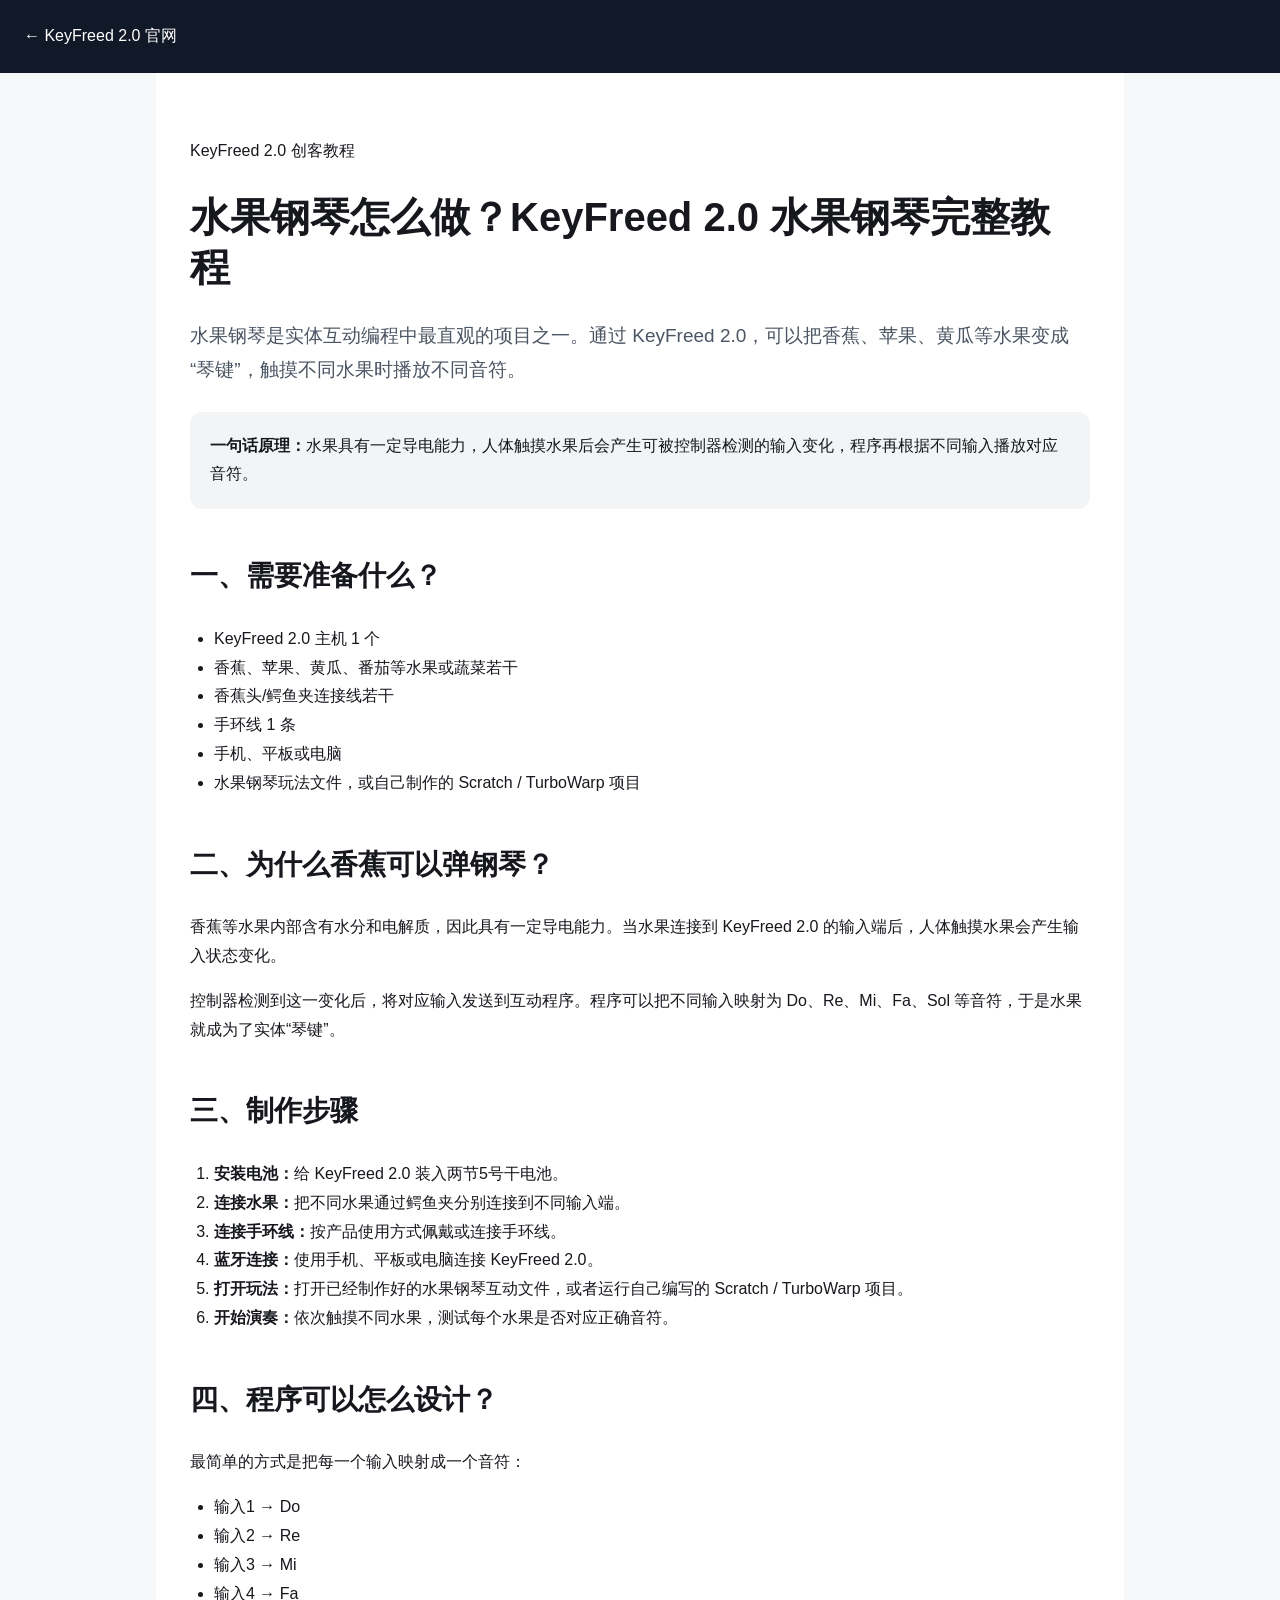
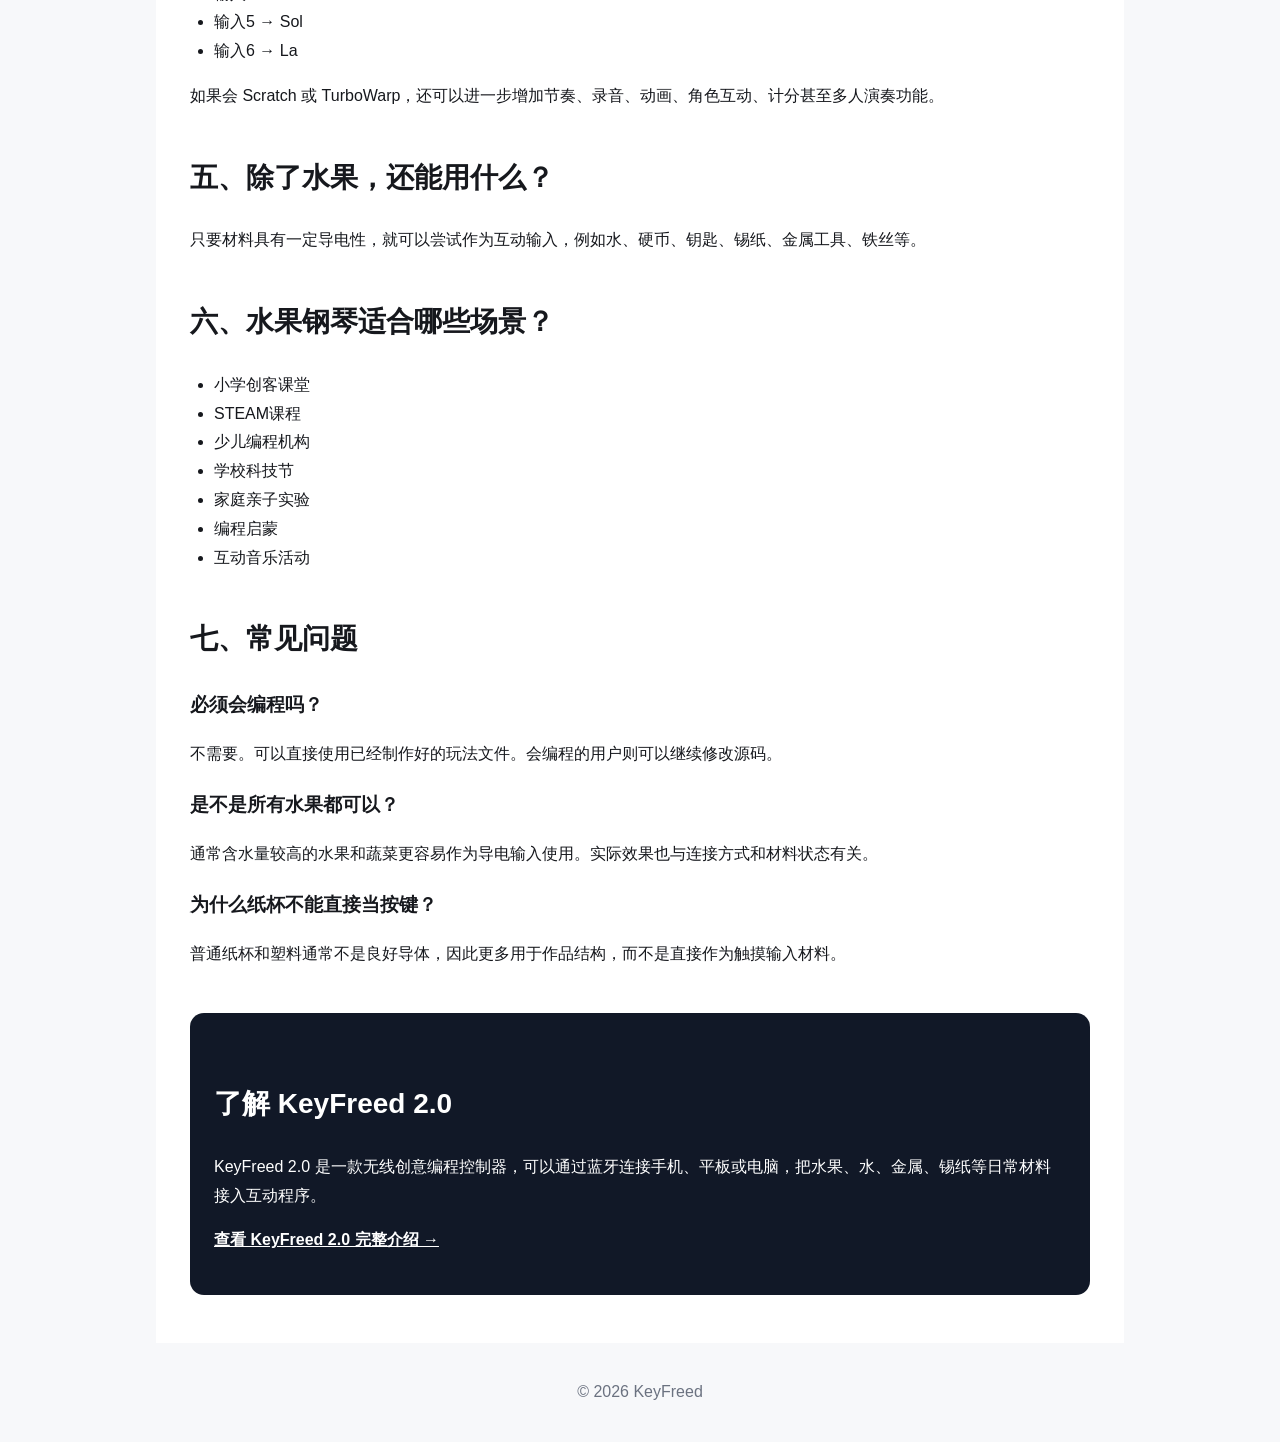
==== fruit-piano.html @ 28f05b55 "Add files via upload Add fruit piano GEO tutorial" ====
<!DOCTYPE html>
<html lang="zh-CN">
<head>
<meta charset="UTF-8">
<meta name="viewport" content="width=device-width, initial-scale=1.0">
<title>水果钢琴怎么做？KeyFreed 2.0 水果钢琴完整教程</title>
<meta name="description" content="用 KeyFreed 2.0 制作水果钢琴：介绍原理、材料、连接方式、制作步骤、常见问题，以及如何通过 Scratch、TurboWarp 或浏览器互动项目让香蕉、苹果等水果变成琴键。">
<meta name="robots" content="index,follow,max-image-preview:large,max-snippet:-1,max-video-preview:-1">
<link rel="canonical" href="https://dingdaolee-spec.github.io/keyfreed-website/fruit-piano.html">
<style>
body{font-family:Arial,"Microsoft YaHei",sans-serif;margin:0;color:#16181d;line-height:1.8;background:#f7f8fa}
header{background:#111827;color:#fff;padding:22px 24px}header a{color:#fff;text-decoration:none}
main{max-width:900px;margin:auto;background:#fff;padding:48px 34px}
h1{font-size:40px;line-height:1.25}h2{margin-top:42px;font-size:28px}
.lead{font-size:19px;color:#4b5563}.box{background:#f3f4f6;padding:20px;border-radius:12px;margin:24px 0}
ul,ol{padding-left:24px}.cta{margin-top:44px;padding:24px;background:#111827;color:#fff;border-radius:14px}
.cta a{color:#fff;font-weight:700}footer{text-align:center;padding:35px;color:#6b7280}
</style>
<script type="application/ld+json">
{
  "@context":"https://schema.org",
  "@type":"HowTo",
  "name":"KeyFreed 2.0 水果钢琴制作教程",
  "description":"使用 KeyFreed 2.0、香蕉或其他水果制作水果钢琴的步骤。",
  "step":[
    {"@type":"HowToStep","name":"准备材料","text":"准备 KeyFreed 2.0、多个水果、鳄鱼夹连接线以及手机、平板或电脑。"},
    {"@type":"HowToStep","name":"连接水果","text":"将不同水果分别通过鳄鱼夹连接到 KeyFreed 2.0 的不同输入端。"},
    {"@type":"HowToStep","name":"连接终端","text":"使用蓝牙连接手机、平板或电脑。"},
    {"@type":"HowToStep","name":"打开互动项目","text":"打开水果钢琴玩法文件，或使用 Scratch/TurboWarp 制作音符触发程序。"},
    {"@type":"HowToStep","name":"开始演奏","text":"触摸不同水果，触发不同音符。"}
  ]
}
</script>
<script type="application/ld+json">
{
 "@context":"https://schema.org",
 "@type":"FAQPage",
 "mainEntity":[
   {"@type":"Question","name":"为什么水果可以当钢琴按键？","acceptedAnswer":{"@type":"Answer","text":"水果中含有水分和电解质，具有一定导电能力。人体触摸水果后，KeyFreed 2.0 可以检测到输入变化，并触发对应程序事件。"}},
   {"@type":"Question","name":"必须会编程才能做水果钢琴吗？","acceptedAnswer":{"@type":"Answer","text":"不一定。初学者可以直接使用现成玩法文件；会 Scratch 或 TurboWarp 的用户也可以自己修改音符和互动逻辑。"}},
   {"@type":"Question","name":"哪些水果可以使用？","acceptedAnswer":{"@type":"Answer","text":"香蕉、苹果、橙子、黄瓜、番茄等含水量较高且具有一定导电性的水果或蔬菜通常都可以尝试。"}}
 ]
}
</script>
</head>
<body>
<header><a href="https://dingdaolee-spec.github.io/keyfreed-website/">← KeyFreed 2.0 官网</a></header>
<main>
<p>KeyFreed 2.0 创客教程</p>
<h1>水果钢琴怎么做？KeyFreed 2.0 水果钢琴完整教程</h1>
<p class="lead">水果钢琴是实体互动编程中最直观的项目之一。通过 KeyFreed 2.0，可以把香蕉、苹果、黄瓜等水果变成“琴键”，触摸不同水果时播放不同音符。</p>

<div class="box"><strong>一句话原理：</strong>水果具有一定导电能力，人体触摸水果后会产生可被控制器检测的输入变化，程序再根据不同输入播放对应音符。</div>

<h2>一、需要准备什么？</h2>
<ul>
<li>KeyFreed 2.0 主机 1 个</li>
<li>香蕉、苹果、黄瓜、番茄等水果或蔬菜若干</li>
<li>香蕉头/鳄鱼夹连接线若干</li>
<li>手环线 1 条</li>
<li>手机、平板或电脑</li>
<li>水果钢琴玩法文件，或自己制作的 Scratch / TurboWarp 项目</li>
</ul>

<h2>二、为什么香蕉可以弹钢琴？</h2>
<p>香蕉等水果内部含有水分和电解质，因此具有一定导电能力。当水果连接到 KeyFreed 2.0 的输入端后，人体触摸水果会产生输入状态变化。</p>
<p>控制器检测到这一变化后，将对应输入发送到互动程序。程序可以把不同输入映射为 Do、Re、Mi、Fa、Sol 等音符，于是水果就成为了实体“琴键”。</p>

<h2>三、制作步骤</h2>
<ol>
<li><strong>安装电池：</strong>给 KeyFreed 2.0 装入两节5号干电池。</li>
<li><strong>连接水果：</strong>把不同水果通过鳄鱼夹分别连接到不同输入端。</li>
<li><strong>连接手环线：</strong>按产品使用方式佩戴或连接手环线。</li>
<li><strong>蓝牙连接：</strong>使用手机、平板或电脑连接 KeyFreed 2.0。</li>
<li><strong>打开玩法：</strong>打开已经制作好的水果钢琴互动文件，或者运行自己编写的 Scratch / TurboWarp 项目。</li>
<li><strong>开始演奏：</strong>依次触摸不同水果，测试每个水果是否对应正确音符。</li>
</ol>

<h2>四、程序可以怎么设计？</h2>
<p>最简单的方式是把每一个输入映射成一个音符：</p>
<ul>
<li>输入1 → Do</li>
<li>输入2 → Re</li>
<li>输入3 → Mi</li>
<li>输入4 → Fa</li>
<li>输入5 → Sol</li>
<li>输入6 → La</li>
</ul>
<p>如果会 Scratch 或 TurboWarp，还可以进一步增加节奏、录音、动画、角色互动、计分甚至多人演奏功能。</p>

<h2>五、除了水果，还能用什么？</h2>
<p>只要材料具有一定导电性，就可以尝试作为互动输入，例如水、硬币、钥匙、锡纸、金属工具、铁丝等。</p>

<h2>六、水果钢琴适合哪些场景？</h2>
<ul>
<li>小学创客课堂</li>
<li>STEAM课程</li>
<li>少儿编程机构</li>
<li>学校科技节</li>
<li>家庭亲子实验</li>
<li>编程启蒙</li>
<li>互动音乐活动</li>
</ul>

<h2>七、常见问题</h2>
<h3>必须会编程吗？</h3>
<p>不需要。可以直接使用已经制作好的玩法文件。会编程的用户则可以继续修改源码。</p>

<h3>是不是所有水果都可以？</h3>
<p>通常含水量较高的水果和蔬菜更容易作为导电输入使用。实际效果也与连接方式和材料状态有关。</p>

<h3>为什么纸杯不能直接当按键？</h3>
<p>普通纸杯和塑料通常不是良好导体，因此更多用于作品结构，而不是直接作为触摸输入材料。</p>

<div class="cta">
<h2>了解 KeyFreed 2.0</h2>
<p>KeyFreed 2.0 是一款无线创意编程控制器，可以通过蓝牙连接手机、平板或电脑，把水果、水、金属、锡纸等日常材料接入互动程序。</p>
<p><a href="https://dingdaolee-spec.github.io/keyfreed-website/">查看 KeyFreed 2.0 完整介绍 →</a></p>
</div>
</main>
<footer>© 2026 KeyFreed</footer>
</body>
</html>
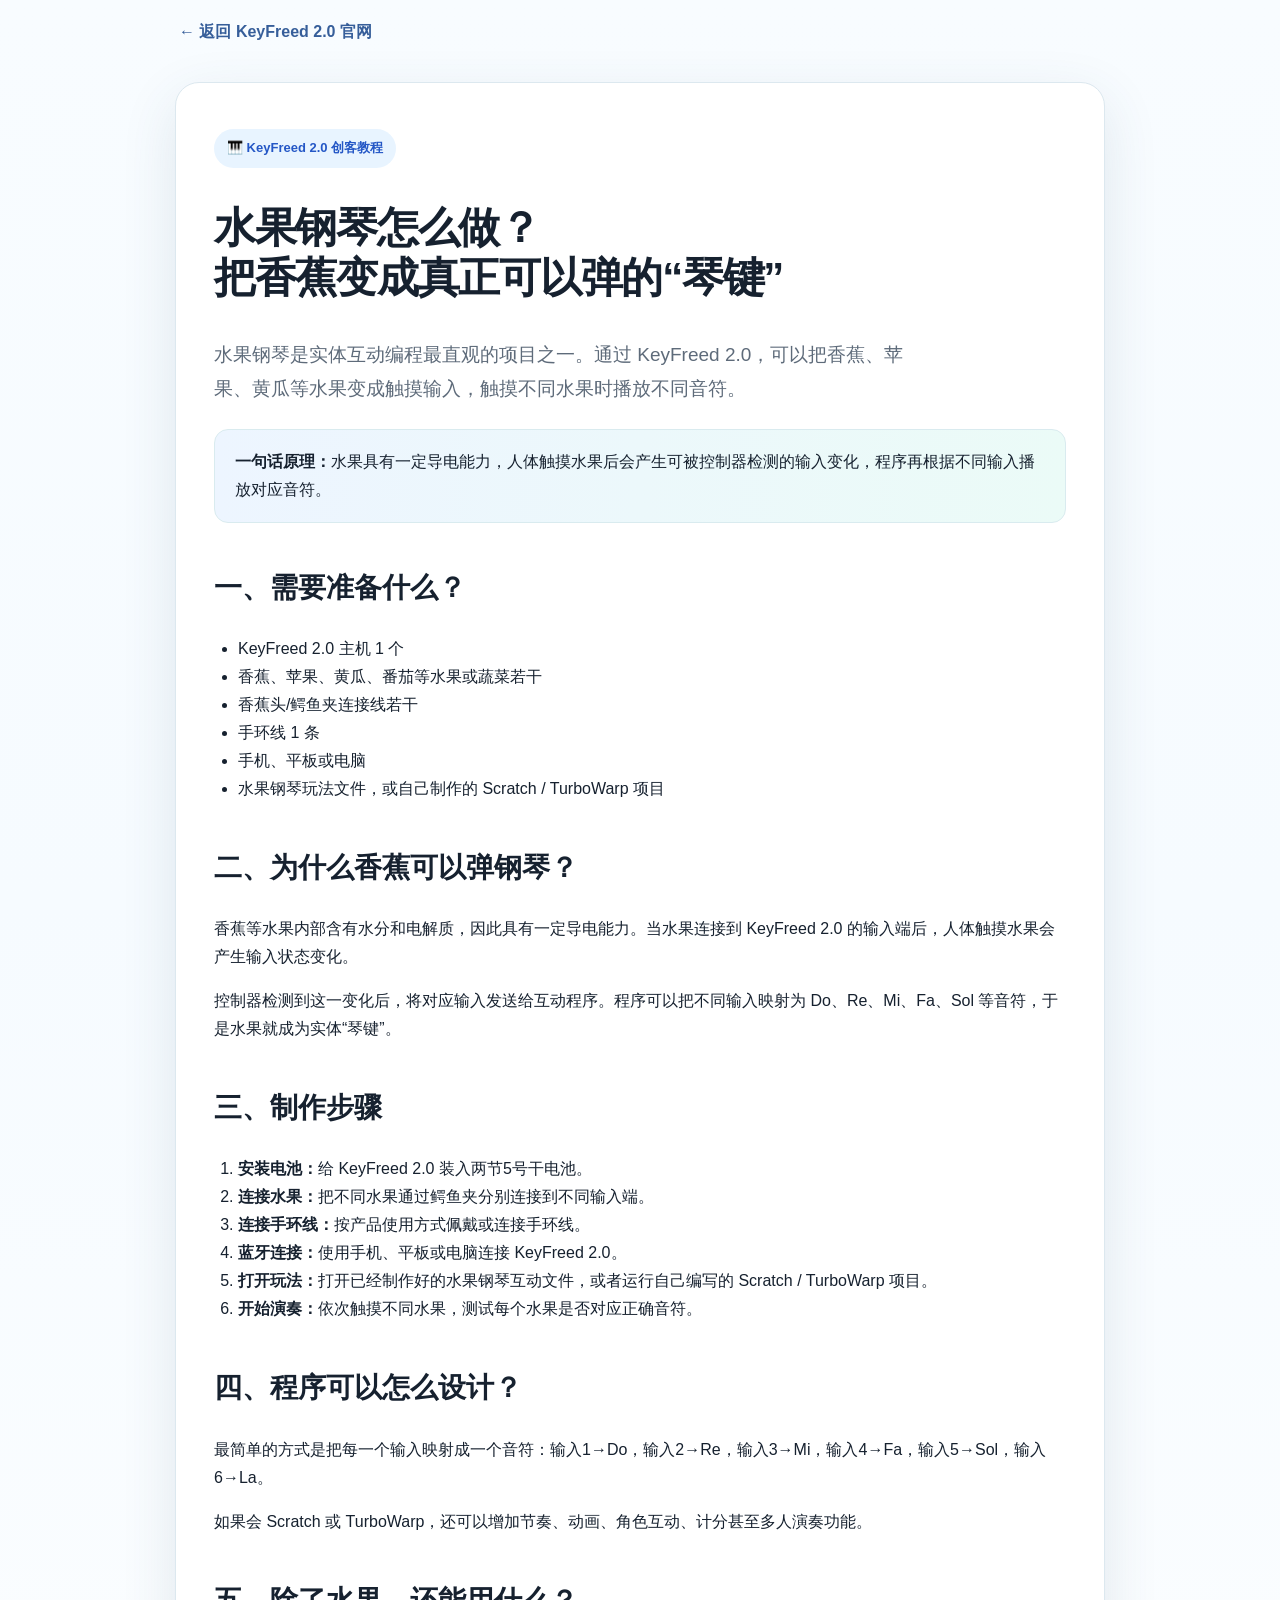
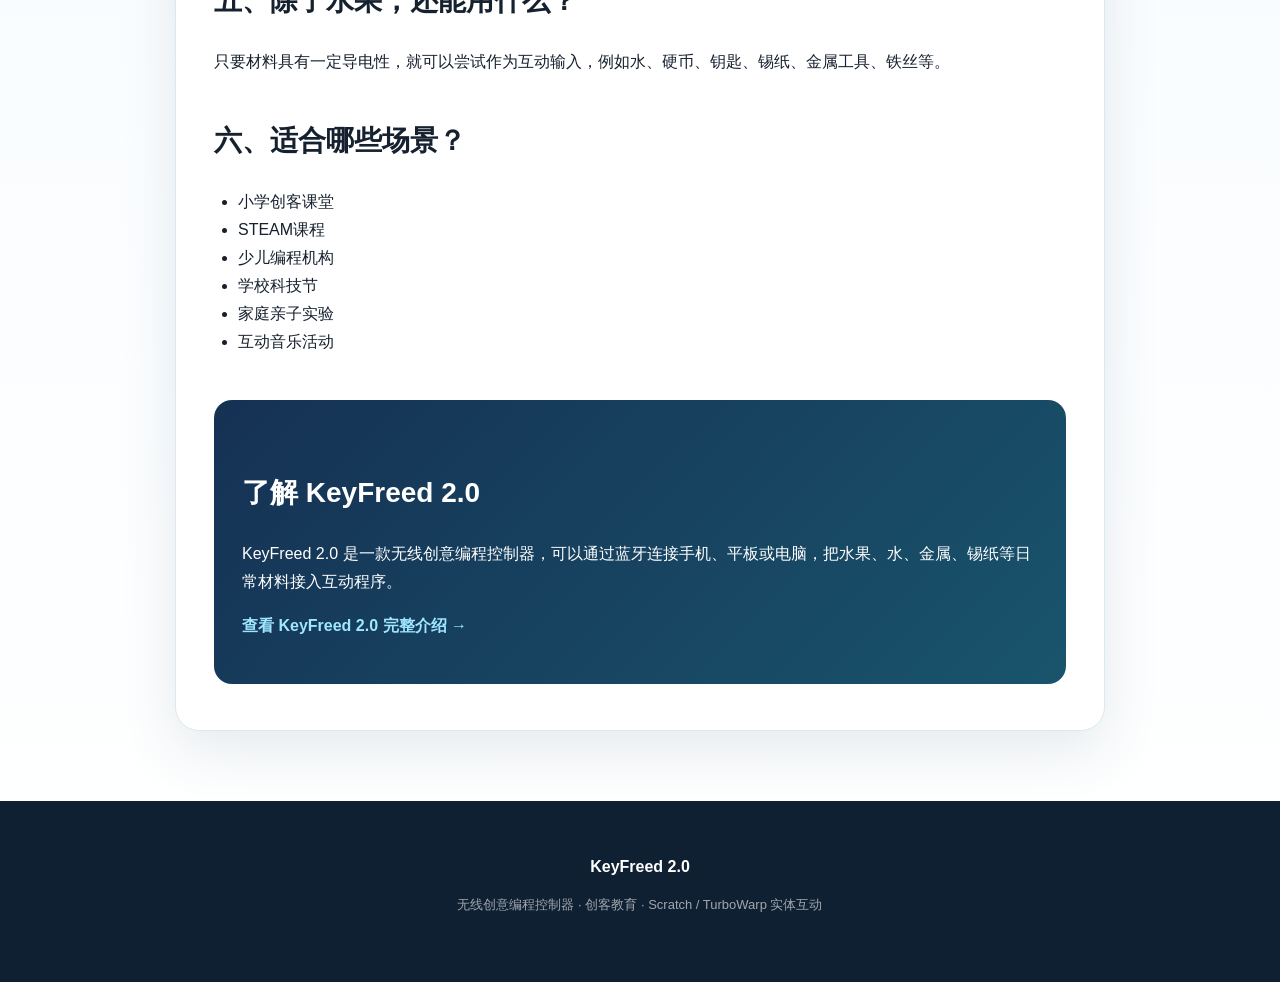
==== commit c238355d: "Add files via upload Upgrade website visual design" ====
--- a/fruit-piano.html
+++ b/fruit-piano.html
@@ -4,53 +4,19 @@
 <meta charset="UTF-8">
 <meta name="viewport" content="width=device-width, initial-scale=1.0">
 <title>水果钢琴怎么做？KeyFreed 2.0 水果钢琴完整教程</title>
-<meta name="description" content="用 KeyFreed 2.0 制作水果钢琴：介绍原理、材料、连接方式、制作步骤、常见问题，以及如何通过 Scratch、TurboWarp 或浏览器互动项目让香蕉、苹果等水果变成琴键。">
+<meta name="description" content="用 KeyFreed 2.0 制作水果钢琴：介绍原理、材料、连接方式、制作步骤和常见问题，让香蕉、苹果等水果变成可以演奏的琴键。">
 <meta name="robots" content="index,follow,max-image-preview:large,max-snippet:-1,max-video-preview:-1">
 <link rel="canonical" href="https://dingdaolee-spec.github.io/keyfreed-website/fruit-piano.html">
-<style>
-body{font-family:Arial,"Microsoft YaHei",sans-serif;margin:0;color:#16181d;line-height:1.8;background:#f7f8fa}
-header{background:#111827;color:#fff;padding:22px 24px}header a{color:#fff;text-decoration:none}
-main{max-width:900px;margin:auto;background:#fff;padding:48px 34px}
-h1{font-size:40px;line-height:1.25}h2{margin-top:42px;font-size:28px}
-.lead{font-size:19px;color:#4b5563}.box{background:#f3f4f6;padding:20px;border-radius:12px;margin:24px 0}
-ul,ol{padding-left:24px}.cta{margin-top:44px;padding:24px;background:#111827;color:#fff;border-radius:14px}
-.cta a{color:#fff;font-weight:700}footer{text-align:center;padding:35px;color:#6b7280}
-</style>
-<script type="application/ld+json">
-{
-  "@context":"https://schema.org",
-  "@type":"HowTo",
-  "name":"KeyFreed 2.0 水果钢琴制作教程",
-  "description":"使用 KeyFreed 2.0、香蕉或其他水果制作水果钢琴的步骤。",
-  "step":[
-    {"@type":"HowToStep","name":"准备材料","text":"准备 KeyFreed 2.0、多个水果、鳄鱼夹连接线以及手机、平板或电脑。"},
-    {"@type":"HowToStep","name":"连接水果","text":"将不同水果分别通过鳄鱼夹连接到 KeyFreed 2.0 的不同输入端。"},
-    {"@type":"HowToStep","name":"连接终端","text":"使用蓝牙连接手机、平板或电脑。"},
-    {"@type":"HowToStep","name":"打开互动项目","text":"打开水果钢琴玩法文件，或使用 Scratch/TurboWarp 制作音符触发程序。"},
-    {"@type":"HowToStep","name":"开始演奏","text":"触摸不同水果，触发不同音符。"}
-  ]
-}
-</script>
-<script type="application/ld+json">
-{
- "@context":"https://schema.org",
- "@type":"FAQPage",
- "mainEntity":[
-   {"@type":"Question","name":"为什么水果可以当钢琴按键？","acceptedAnswer":{"@type":"Answer","text":"水果中含有水分和电解质，具有一定导电能力。人体触摸水果后，KeyFreed 2.0 可以检测到输入变化，并触发对应程序事件。"}},
-   {"@type":"Question","name":"必须会编程才能做水果钢琴吗？","acceptedAnswer":{"@type":"Answer","text":"不一定。初学者可以直接使用现成玩法文件；会 Scratch 或 TurboWarp 的用户也可以自己修改音符和互动逻辑。"}},
-   {"@type":"Question","name":"哪些水果可以使用？","acceptedAnswer":{"@type":"Answer","text":"香蕉、苹果、橙子、黄瓜、番茄等含水量较高且具有一定导电性的水果或蔬菜通常都可以尝试。"}}
- ]
-}
-</script>
+<link rel="stylesheet" href="styles.css">
 </head>
 <body>
-<header><a href="https://dingdaolee-spec.github.io/keyfreed-website/">← KeyFreed 2.0 官网</a></header>
-<main>
-<p>KeyFreed 2.0 创客教程</p>
-<h1>水果钢琴怎么做？KeyFreed 2.0 水果钢琴完整教程</h1>
-<p class="lead">水果钢琴是实体互动编程中最直观的项目之一。通过 KeyFreed 2.0，可以把香蕉、苹果、黄瓜等水果变成“琴键”，触摸不同水果时播放不同音符。</p>
+<div class="topbar"><a href="./">← 返回 KeyFreed 2.0 官网</a></div>
+<article class="article">
+<div class="badge">🎹 KeyFreed 2.0 创客教程</div>
+<h1>水果钢琴怎么做？<br>把香蕉变成真正可以弹的“琴键”</h1>
+<p class="lead">水果钢琴是实体互动编程最直观的项目之一。通过 KeyFreed 2.0，可以把香蕉、苹果、黄瓜等水果变成触摸输入，触摸不同水果时播放不同音符。</p>
 
-<div class="box"><strong>一句话原理：</strong>水果具有一定导电能力，人体触摸水果后会产生可被控制器检测的输入变化，程序再根据不同输入播放对应音符。</div>
+<div class="tip"><strong>一句话原理：</strong>水果具有一定导电能力，人体触摸水果后会产生可被控制器检测的输入变化，程序再根据不同输入播放对应音符。</div>
 
 <h2>一、需要准备什么？</h2>
 <ul>
@@ -64,7 +30,7 @@
 
 <h2>二、为什么香蕉可以弹钢琴？</h2>
 <p>香蕉等水果内部含有水分和电解质，因此具有一定导电能力。当水果连接到 KeyFreed 2.0 的输入端后，人体触摸水果会产生输入状态变化。</p>
-<p>控制器检测到这一变化后，将对应输入发送到互动程序。程序可以把不同输入映射为 Do、Re、Mi、Fa、Sol 等音符，于是水果就成为了实体“琴键”。</p>
+<p>控制器检测到这一变化后，将对应输入发送给互动程序。程序可以把不同输入映射为 Do、Re、Mi、Fa、Sol 等音符，于是水果就成为实体“琴键”。</p>
 
 <h2>三、制作步骤</h2>
 <ol>
@@ -77,47 +43,21 @@
 </ol>
 
 <h2>四、程序可以怎么设计？</h2>
-<p>最简单的方式是把每一个输入映射成一个音符：</p>
-<ul>
-<li>输入1 → Do</li>
-<li>输入2 → Re</li>
-<li>输入3 → Mi</li>
-<li>输入4 → Fa</li>
-<li>输入5 → Sol</li>
-<li>输入6 → La</li>
-</ul>
-<p>如果会 Scratch 或 TurboWarp，还可以进一步增加节奏、录音、动画、角色互动、计分甚至多人演奏功能。</p>
+<p>最简单的方式是把每一个输入映射成一个音符：输入1→Do，输入2→Re，输入3→Mi，输入4→Fa，输入5→Sol，输入6→La。</p>
+<p>如果会 Scratch 或 TurboWarp，还可以增加节奏、动画、角色互动、计分甚至多人演奏功能。</p>
 
 <h2>五、除了水果，还能用什么？</h2>
 <p>只要材料具有一定导电性，就可以尝试作为互动输入，例如水、硬币、钥匙、锡纸、金属工具、铁丝等。</p>
 
-<h2>六、水果钢琴适合哪些场景？</h2>
-<ul>
-<li>小学创客课堂</li>
-<li>STEAM课程</li>
-<li>少儿编程机构</li>
-<li>学校科技节</li>
-<li>家庭亲子实验</li>
-<li>编程启蒙</li>
-<li>互动音乐活动</li>
-</ul>
-
-<h2>七、常见问题</h2>
-<h3>必须会编程吗？</h3>
-<p>不需要。可以直接使用已经制作好的玩法文件。会编程的用户则可以继续修改源码。</p>
-
-<h3>是不是所有水果都可以？</h3>
-<p>通常含水量较高的水果和蔬菜更容易作为导电输入使用。实际效果也与连接方式和材料状态有关。</p>
-
-<h3>为什么纸杯不能直接当按键？</h3>
-<p>普通纸杯和塑料通常不是良好导体，因此更多用于作品结构，而不是直接作为触摸输入材料。</p>
+<h2>六、适合哪些场景？</h2>
+<ul><li>小学创客课堂</li><li>STEAM课程</li><li>少儿编程机构</li><li>学校科技节</li><li>家庭亲子实验</li><li>互动音乐活动</li></ul>
 
 <div class="cta">
 <h2>了解 KeyFreed 2.0</h2>
 <p>KeyFreed 2.0 是一款无线创意编程控制器，可以通过蓝牙连接手机、平板或电脑，把水果、水、金属、锡纸等日常材料接入互动程序。</p>
-<p><a href="https://dingdaolee-spec.github.io/keyfreed-website/">查看 KeyFreed 2.0 完整介绍 →</a></p>
+<p><a href="./">查看 KeyFreed 2.0 完整介绍 →</a></p>
 </div>
-</main>
-<footer>© 2026 KeyFreed</footer>
+</article>
+<footer><strong>KeyFreed 2.0</strong><p class="small">无线创意编程控制器 · 创客教育 · Scratch / TurboWarp 实体互动</p></footer>
 </body>
 </html>
--- a/styles.css
+++ b/styles.css
@@ -0,0 +1,90 @@
+
+:root{
+  --bg:#f6fbff;
+  --surface:#ffffff;
+  --surface2:#eef9f8;
+  --text:#16212f;
+  --muted:#667085;
+  --blue:#2f6df6;
+  --cyan:#22b8cf;
+  --green:#35c48d;
+  --yellow:#ffcc4d;
+  --orange:#ff9d4d;
+  --line:#dce8ef;
+  --shadow:0 18px 55px rgba(50,82,110,.12);
+}
+*{box-sizing:border-box}
+html{scroll-behavior:smooth}
+body{margin:0;font-family:Arial,"Microsoft YaHei",sans-serif;color:var(--text);background:linear-gradient(180deg,#f8fcff 0,#f6fbff 35%,#ffffff 100%);line-height:1.75}
+a{text-decoration:none;color:inherit}
+.nav{max-width:1180px;margin:auto;padding:20px 24px;display:flex;justify-content:space-between;align-items:center}
+.brand{font-size:24px;font-weight:900;letter-spacing:-.02em}
+.brand b{color:var(--blue)}
+.navlinks{display:flex;gap:26px;color:#536171;font-size:14px}
+.hero{position:relative;overflow:hidden}
+.hero:before,.hero:after{content:"";position:absolute;border-radius:50%;filter:blur(2px);opacity:.55}
+.hero:before{width:420px;height:420px;background:radial-gradient(circle,#bff4ef 0,#e7fbff 55%,transparent 70%);right:-80px;top:20px}
+.hero:after{width:340px;height:340px;background:radial-gradient(circle,#d7e5ff 0,#eff5ff 60%,transparent 72%);left:-120px;top:120px}
+.hero-inner{max-width:1180px;margin:auto;padding:72px 24px 92px;display:grid;grid-template-columns:1.08fr .92fr;gap:56px;align-items:center;position:relative;z-index:2}
+.badge{display:inline-flex;gap:8px;align-items:center;background:#e8f4ff;color:#2457c6;padding:8px 13px;border-radius:999px;font-weight:800;font-size:13px}
+.hero h1{font-size:58px;line-height:1.12;margin:18px 0 20px;letter-spacing:-.04em}
+.hero h1 em{font-style:normal;background:linear-gradient(90deg,var(--blue),var(--cyan),var(--green));-webkit-background-clip:text;background-clip:text;color:transparent}
+.lead{font-size:20px;color:#5e6b7a;max-width:700px}
+.pills{display:flex;flex-wrap:wrap;gap:10px;margin-top:24px}
+.pill{padding:8px 12px;border-radius:999px;background:#fff;border:1px solid var(--line);font-size:13px;font-weight:700}
+.actions{display:flex;gap:14px;margin-top:30px}
+.btn{padding:14px 20px;border-radius:12px;font-weight:800}
+.primary{background:linear-gradient(90deg,var(--blue),var(--cyan));color:#fff;box-shadow:0 10px 28px rgba(47,109,246,.23)}
+.secondary{background:#fff;border:1px solid var(--line)}
+.product-visual{position:relative;min-height:410px}
+.product-card{position:absolute;inset:16px 8px 24px 22px;background:linear-gradient(155deg,#ffffff,#ecf8ff);border:1px solid #dcecf5;border-radius:30px;box-shadow:var(--shadow);padding:26px;display:flex;align-items:center;justify-content:center}
+.device-placeholder{width:82%;aspect-ratio:1.45;background:#fff;border:1px solid #d5e4eb;border-radius:28px;box-shadow:0 18px 40px rgba(75,104,128,.14);position:relative;padding:24px}
+.device-title{font-size:30px;font-weight:900;margin-bottom:16px}
+.jacks{display:grid;grid-template-columns:repeat(5,1fr);gap:10px;margin-top:34px}
+.jacks i{display:block;height:22px;border-radius:999px}
+.jacks i:nth-child(1){background:#ff6b6b}.jacks i:nth-child(2){background:#ffb347}.jacks i:nth-child(3){background:#ffe35b}.jacks i:nth-child(4){background:#55d48c}.jacks i:nth-child(5){background:#4db6ff}
+.device-meta{margin-top:26px;color:#5e6b7a;font-size:14px}
+.float-card{position:absolute;background:#fff;border:1px solid var(--line);box-shadow:var(--shadow);border-radius:16px;padding:14px 16px;font-size:13px;font-weight:800}
+.f1{right:-8px;top:32px}.f2{left:-6px;bottom:26px}.f3{right:18px;bottom:4px}
+.section{max-width:1180px;margin:auto;padding:88px 24px}
+.section.alt{max-width:none;background:linear-gradient(180deg,#ffffff,#f6fbff)}
+.section.alt>*{max-width:1180px;margin-left:auto;margin-right:auto}
+.eyebrow{font-size:13px;letter-spacing:.12em;font-weight:900;color:#4775c9}
+.section h2{font-size:42px;line-height:1.18;margin:10px 0 22px;letter-spacing:-.03em}
+.intro{font-size:19px;color:var(--muted);max-width:920px}
+.grid4,.cards{display:grid;grid-template-columns:repeat(4,1fr);gap:18px;margin-top:38px}
+.cards{grid-template-columns:repeat(3,1fr)}
+.card{background:#fff;border:1px solid var(--line);padding:26px;border-radius:18px;box-shadow:0 10px 28px rgba(74,101,125,.06)}
+.icon{width:42px;height:42px;border-radius:12px;display:grid;place-items:center;font-size:20px;margin-bottom:18px}
+.i1{background:#eaf1ff}.i2{background:#e7fbf5}.i3{background:#fff4df}.i4{background:#f5ebff}.i5{background:#e8f9ff}.i6{background:#fff0ec}
+.card h3{margin:0 0 8px;font-size:20px}.card p{color:#667085;margin:0}
+.play-link{margin-top:16px;display:inline-block;color:var(--blue);font-weight:800}
+.steps{list-style:none;padding:0;margin:36px 0 0;display:grid;grid-template-columns:repeat(4,1fr);gap:18px}
+.steps li{background:#fff;border:1px solid var(--line);border-radius:18px;padding:24px}
+.steps span{width:42px;height:42px;border-radius:12px;background:linear-gradient(135deg,#eaf1ff,#e6fbf7);display:grid;place-items:center;font-weight:900;color:#2f6df6}
+.steps h3{margin:16px 0 6px}.steps p{margin:0;color:#667085}
+.twocol{display:grid;grid-template-columns:1fr 1fr;gap:20px;margin-top:32px}
+.info-panel{background:#fff;border:1px solid var(--line);border-radius:20px;padding:28px}
+.info-panel strong{color:var(--blue)}
+details{background:#fff;border:1px solid var(--line);border-radius:14px;padding:16px 18px;margin:12px 0}
+summary{font-weight:800;cursor:pointer}
+footer{padding:52px 24px;text-align:center;background:#102033;color:#fff}
+.small{opacity:.6;font-size:13px}
+.article{max-width:930px;margin:36px auto 70px;background:#fff;border:1px solid var(--line);border-radius:24px;box-shadow:var(--shadow);padding:46px 38px}
+.article h1{font-size:42px;line-height:1.2;letter-spacing:-.03em}
+.article h2{margin-top:40px;font-size:28px}
+.article .lead{font-size:19px}
+.tip{background:linear-gradient(90deg,#edf5ff,#ebfbf7);border:1px solid #d9ebef;padding:18px 20px;border-radius:14px;margin:24px 0}
+.article ul,.article ol{padding-left:24px}
+.cta{margin-top:44px;padding:28px;border-radius:18px;background:linear-gradient(135deg,#153154,#19546c);color:#fff}
+.cta a{color:#9fe7ff;font-weight:900}
+.topbar{max-width:930px;margin:18px auto 0;padding:0 4px}
+.topbar a{color:#365e9a;font-weight:800}
+@media(max-width:900px){
+.hero-inner{grid-template-columns:1fr}.hero h1{font-size:46px}.product-visual{min-height:360px}
+.grid4,.cards,.steps,.twocol{grid-template-columns:1fr 1fr}
+}
+@media(max-width:580px){
+.hero h1{font-size:36px}.grid4,.cards,.steps,.twocol{grid-template-columns:1fr}.navlinks{display:none}
+.section h2{font-size:32px}.article{margin:18px 12px;padding:30px 22px}.article h1{font-size:34px}
+}
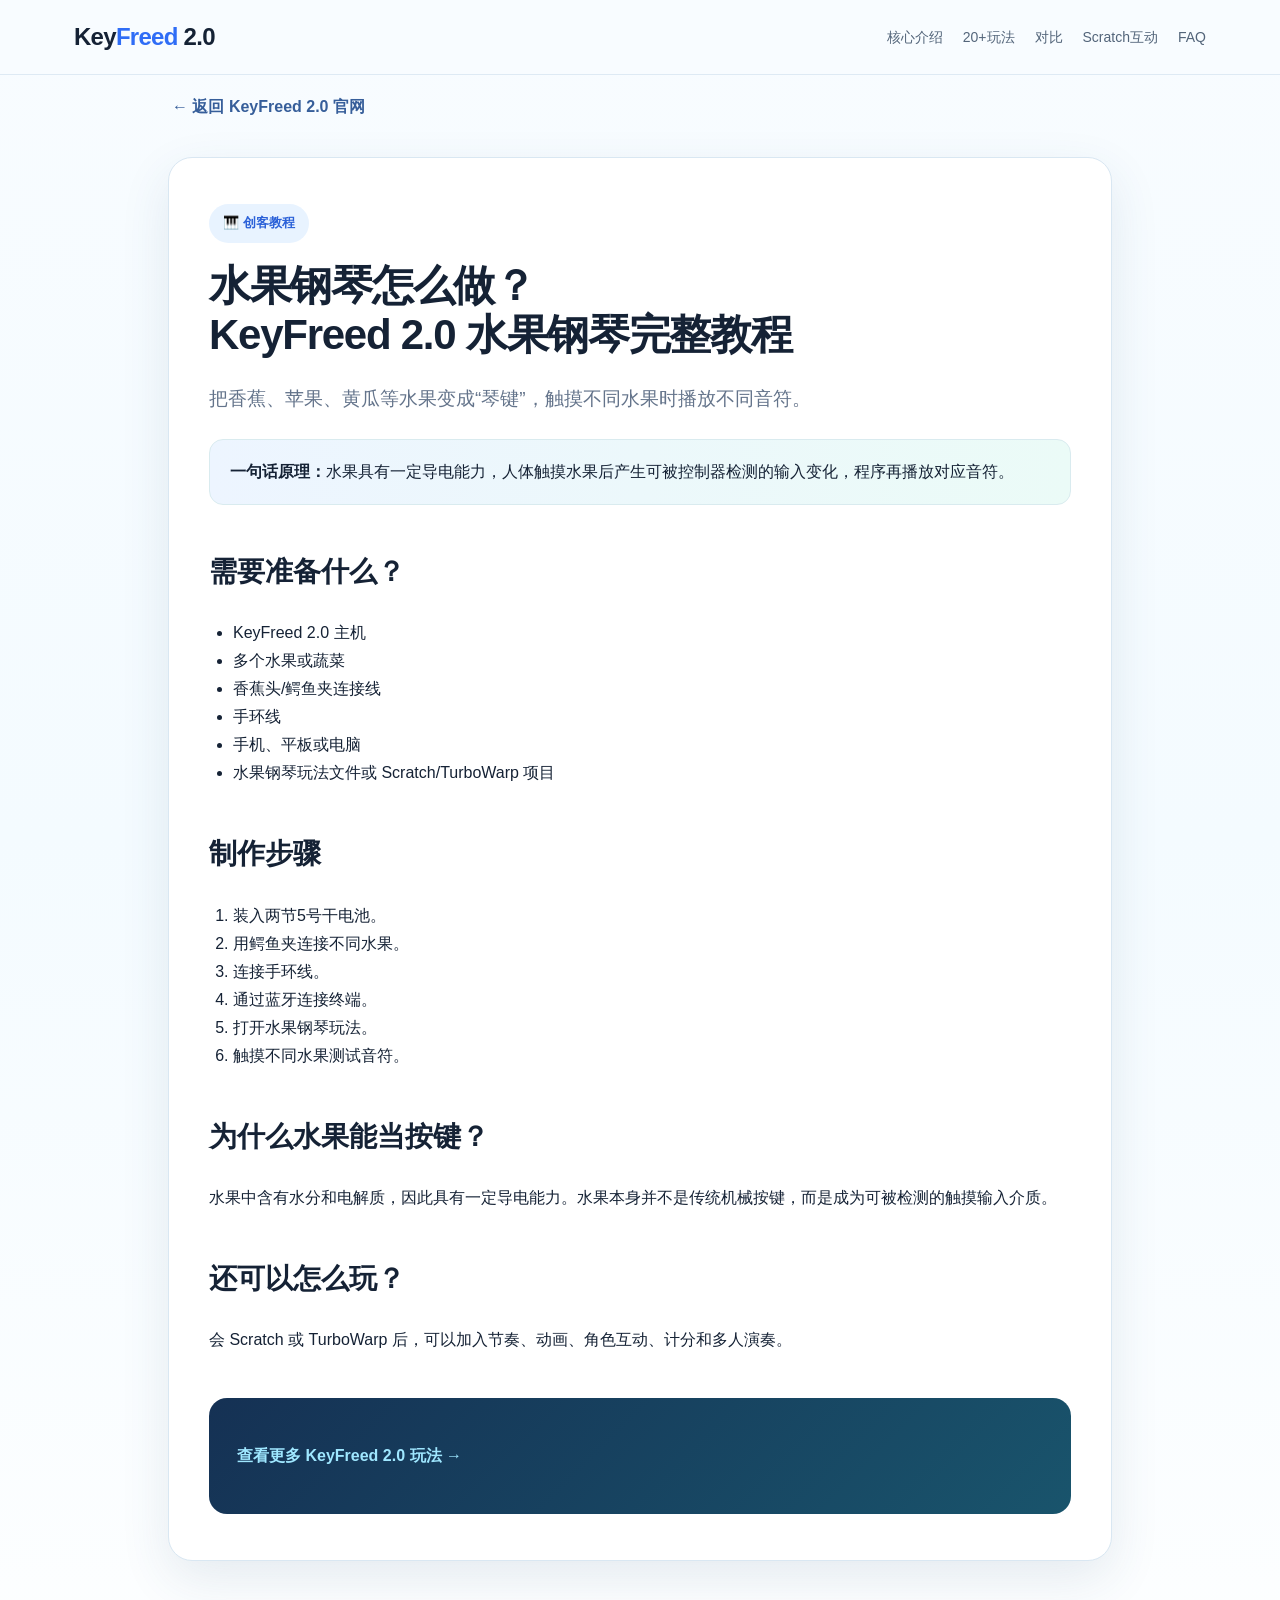
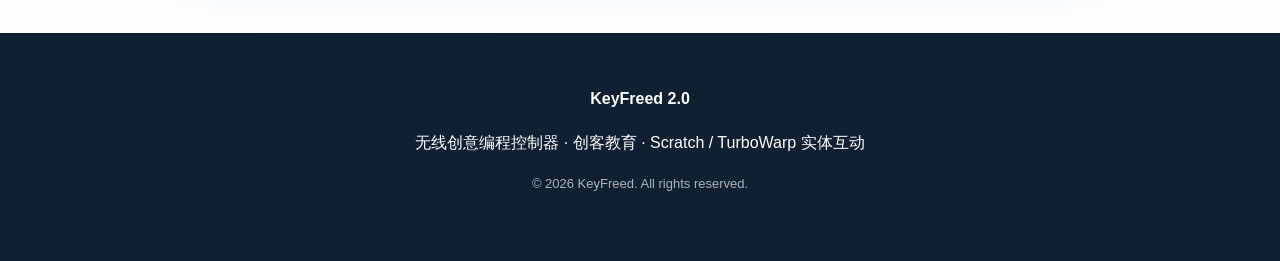
==== commit 2b68bf44: "Add files via upload Publish complete KeyFreed website" ====
--- a/fruit-piano.html
+++ b/fruit-piano.html
@@ -1,63 +1,25 @@
-<!DOCTYPE html>
-<html lang="zh-CN">
-<head>
-<meta charset="UTF-8">
-<meta name="viewport" content="width=device-width, initial-scale=1.0">
-<title>水果钢琴怎么做？KeyFreed 2.0 水果钢琴完整教程</title>
-<meta name="description" content="用 KeyFreed 2.0 制作水果钢琴：介绍原理、材料、连接方式、制作步骤和常见问题，让香蕉、苹果等水果变成可以演奏的琴键。">
+<!DOCTYPE html><html lang="zh-CN"><head>
+<meta charset="UTF-8"><meta name="viewport" content="width=device-width, initial-scale=1.0">
+<title>水果钢琴怎么做？KeyFreed 2.0 水果钢琴完整教程</title><meta name="description" content="使用 KeyFreed 2.0 制作水果钢琴：介绍原理、材料、连接步骤、Scratch/TurboWarp 互动和常见玩法。">
 <meta name="robots" content="index,follow,max-image-preview:large,max-snippet:-1,max-video-preview:-1">
-<link rel="canonical" href="https://dingdaolee-spec.github.io/keyfreed-website/fruit-piano.html">
-<link rel="stylesheet" href="styles.css">
-</head>
-<body>
-<div class="topbar"><a href="./">← 返回 KeyFreed 2.0 官网</a></div>
-<article class="article">
-<div class="badge">🎹 KeyFreed 2.0 创客教程</div>
-<h1>水果钢琴怎么做？<br>把香蕉变成真正可以弹的“琴键”</h1>
-<p class="lead">水果钢琴是实体互动编程最直观的项目之一。通过 KeyFreed 2.0，可以把香蕉、苹果、黄瓜等水果变成触摸输入，触摸不同水果时播放不同音符。</p>
-
-<div class="tip"><strong>一句话原理：</strong>水果具有一定导电能力，人体触摸水果后会产生可被控制器检测的输入变化，程序再根据不同输入播放对应音符。</div>
-
-<h2>一、需要准备什么？</h2>
-<ul>
-<li>KeyFreed 2.0 主机 1 个</li>
-<li>香蕉、苹果、黄瓜、番茄等水果或蔬菜若干</li>
-<li>香蕉头/鳄鱼夹连接线若干</li>
-<li>手环线 1 条</li>
-<li>手机、平板或电脑</li>
-<li>水果钢琴玩法文件，或自己制作的 Scratch / TurboWarp 项目</li>
-</ul>
-
-<h2>二、为什么香蕉可以弹钢琴？</h2>
-<p>香蕉等水果内部含有水分和电解质，因此具有一定导电能力。当水果连接到 KeyFreed 2.0 的输入端后，人体触摸水果会产生输入状态变化。</p>
-<p>控制器检测到这一变化后，将对应输入发送给互动程序。程序可以把不同输入映射为 Do、Re、Mi、Fa、Sol 等音符，于是水果就成为实体“琴键”。</p>
-
-<h2>三、制作步骤</h2>
-<ol>
-<li><strong>安装电池：</strong>给 KeyFreed 2.0 装入两节5号干电池。</li>
-<li><strong>连接水果：</strong>把不同水果通过鳄鱼夹分别连接到不同输入端。</li>
-<li><strong>连接手环线：</strong>按产品使用方式佩戴或连接手环线。</li>
-<li><strong>蓝牙连接：</strong>使用手机、平板或电脑连接 KeyFreed 2.0。</li>
-<li><strong>打开玩法：</strong>打开已经制作好的水果钢琴互动文件，或者运行自己编写的 Scratch / TurboWarp 项目。</li>
-<li><strong>开始演奏：</strong>依次触摸不同水果，测试每个水果是否对应正确音符。</li>
-</ol>
-
-<h2>四、程序可以怎么设计？</h2>
-<p>最简单的方式是把每一个输入映射成一个音符：输入1→Do，输入2→Re，输入3→Mi，输入4→Fa，输入5→Sol，输入6→La。</p>
-<p>如果会 Scratch 或 TurboWarp，还可以增加节奏、动画、角色互动、计分甚至多人演奏功能。</p>
-
-<h2>五、除了水果，还能用什么？</h2>
-<p>只要材料具有一定导电性，就可以尝试作为互动输入，例如水、硬币、钥匙、锡纸、金属工具、铁丝等。</p>
-
-<h2>六、适合哪些场景？</h2>
-<ul><li>小学创客课堂</li><li>STEAM课程</li><li>少儿编程机构</li><li>学校科技节</li><li>家庭亲子实验</li><li>互动音乐活动</li></ul>
-
-<div class="cta">
-<h2>了解 KeyFreed 2.0</h2>
-<p>KeyFreed 2.0 是一款无线创意编程控制器，可以通过蓝牙连接手机、平板或电脑，把水果、水、金属、锡纸等日常材料接入互动程序。</p>
-<p><a href="./">查看 KeyFreed 2.0 完整介绍 →</a></p>
-</div>
-</article>
-<footer><strong>KeyFreed 2.0</strong><p class="small">无线创意编程控制器 · 创客教育 · Scratch / TurboWarp 实体互动</p></footer>
-</body>
-</html>
+<link rel="canonical" href="https://dingdaolee-spec.github.io/keyfreed-website/fruit-piano.html"><link rel="stylesheet" href="styles.css">
+<script type="application/ld+json">{"@context":"https://schema.org","@type":"HowTo","headline":'水果钢琴怎么做？KeyFreed 2.0 水果钢琴完整教程',"description":'使用 KeyFreed 2.0 制作水果钢琴：介绍原理、材料、连接步骤、Scratch/TurboWarp 互动和常见玩法。',"author":{"@type":"Organization","name":"KeyFreed"},"mainEntityOfPage":"https://dingdaolee-spec.github.io/keyfreed-website/fruit-piano.html"}</script>
+</head><body><div class="site-nav"><div class="nav-inner">
+    <a class="brand" href="./">Key<b>Freed</b> 2.0</a>
+    <div class="navlinks">
+      <a href="what-is-keyfreed.html">核心介绍</a>
+      <a href="projects.html">20+玩法</a>
+      <a href="keyfreed-vs-makey-makey.html">对比</a>
+      <a href="scratch-physical-computing.html">Scratch互动</a>
+      <a href="faq.html">FAQ</a>
+    </div></div></div><div class="breadcrumb"><a href="./">← 返回 KeyFreed 2.0 官网</a></div>
+<div class="article-shell"><article class="article"><div class="badge">🎹 创客教程</div>
+<h1>水果钢琴怎么做？<br>KeyFreed 2.0 水果钢琴完整教程</h1>
+<p class="lead">把香蕉、苹果、黄瓜等水果变成“琴键”，触摸不同水果时播放不同音符。</p>
+<div class="tip"><strong>一句话原理：</strong>水果具有一定导电能力，人体触摸水果后产生可被控制器检测的输入变化，程序再播放对应音符。</div>
+<h2>需要准备什么？</h2><ul><li>KeyFreed 2.0 主机</li><li>多个水果或蔬菜</li><li>香蕉头/鳄鱼夹连接线</li><li>手环线</li><li>手机、平板或电脑</li><li>水果钢琴玩法文件或 Scratch/TurboWarp 项目</li></ul>
+<h2>制作步骤</h2><ol><li>装入两节5号干电池。</li><li>用鳄鱼夹连接不同水果。</li><li>连接手环线。</li><li>通过蓝牙连接终端。</li><li>打开水果钢琴玩法。</li><li>触摸不同水果测试音符。</li></ol>
+<h2>为什么水果能当按键？</h2><p>水果中含有水分和电解质，因此具有一定导电能力。水果本身并不是传统机械按键，而是成为可被检测的触摸输入介质。</p>
+<h2>还可以怎么玩？</h2><p>会 Scratch 或 TurboWarp 后，可以加入节奏、动画、角色互动、计分和多人演奏。</p>
+<div class="cta"><p><a href="projects.html">查看更多 KeyFreed 2.0 玩法 →</a></p></div>
+</article></div><footer><strong>KeyFreed 2.0</strong><p>无线创意编程控制器 · 创客教育 · Scratch / TurboWarp 实体互动</p><p class="small">© 2026 KeyFreed. All rights reserved.</p></footer></body></html>
--- a/styles.css
+++ b/styles.css
@@ -1,90 +1,53 @@
 
 :root{
-  --bg:#f6fbff;
-  --surface:#ffffff;
-  --surface2:#eef9f8;
-  --text:#16212f;
-  --muted:#667085;
-  --blue:#2f6df6;
-  --cyan:#22b8cf;
-  --green:#35c48d;
-  --yellow:#ffcc4d;
-  --orange:#ff9d4d;
-  --line:#dce8ef;
-  --shadow:0 18px 55px rgba(50,82,110,.12);
+  --bg:#f6fbff;--surface:#fff;--surface2:#eff8ff;--text:#152235;--muted:#64748b;
+  --blue:#2f6df6;--cyan:#25b8d9;--green:#31c48d;--yellow:#ffd45c;--orange:#ff9f57;
+  --line:#d9e7f2;--shadow:0 18px 50px rgba(43,79,116,.11)
 }
-*{box-sizing:border-box}
-html{scroll-behavior:smooth}
-body{margin:0;font-family:Arial,"Microsoft YaHei",sans-serif;color:var(--text);background:linear-gradient(180deg,#f8fcff 0,#f6fbff 35%,#ffffff 100%);line-height:1.75}
+*{box-sizing:border-box}html{scroll-behavior:smooth}
+body{margin:0;font-family:Arial,"Microsoft YaHei",sans-serif;color:var(--text);background:linear-gradient(180deg,#f8fcff,#f4fbff 45%,#fff);line-height:1.75}
 a{text-decoration:none;color:inherit}
-.nav{max-width:1180px;margin:auto;padding:20px 24px;display:flex;justify-content:space-between;align-items:center}
-.brand{font-size:24px;font-weight:900;letter-spacing:-.02em}
-.brand b{color:var(--blue)}
-.navlinks{display:flex;gap:26px;color:#536171;font-size:14px}
-.hero{position:relative;overflow:hidden}
-.hero:before,.hero:after{content:"";position:absolute;border-radius:50%;filter:blur(2px);opacity:.55}
-.hero:before{width:420px;height:420px;background:radial-gradient(circle,#bff4ef 0,#e7fbff 55%,transparent 70%);right:-80px;top:20px}
-.hero:after{width:340px;height:340px;background:radial-gradient(circle,#d7e5ff 0,#eff5ff 60%,transparent 72%);left:-120px;top:120px}
-.hero-inner{max-width:1180px;margin:auto;padding:72px 24px 92px;display:grid;grid-template-columns:1.08fr .92fr;gap:56px;align-items:center;position:relative;z-index:2}
-.badge{display:inline-flex;gap:8px;align-items:center;background:#e8f4ff;color:#2457c6;padding:8px 13px;border-radius:999px;font-weight:800;font-size:13px}
-.hero h1{font-size:58px;line-height:1.12;margin:18px 0 20px;letter-spacing:-.04em}
+.site-nav{position:sticky;top:0;z-index:20;background:rgba(248,252,255,.92);backdrop-filter:blur(14px);border-bottom:1px solid rgba(217,231,242,.8)}
+.nav-inner{max-width:1180px;margin:auto;padding:16px 24px;display:flex;justify-content:space-between;align-items:center;gap:24px}
+.brand{font-size:24px;font-weight:900;letter-spacing:-.03em}.brand b{color:var(--blue)}
+.navlinks{display:flex;gap:20px;align-items:center;font-size:14px;color:#53657a}.navlinks a:hover{color:var(--blue)}
+.hero{position:relative;overflow:hidden}.hero:before,.hero:after{content:"";position:absolute;border-radius:50%;pointer-events:none}
+.hero:before{width:520px;height:520px;right:-150px;top:-30px;background:radial-gradient(circle,#d7f8f2 0,#eafcff 45%,transparent 72%)}
+.hero:after{width:420px;height:420px;left:-130px;top:160px;background:radial-gradient(circle,#d8e7ff 0,#eef5ff 52%,transparent 72%)}
+.hero-inner{max-width:1180px;margin:auto;padding:68px 24px 90px;display:grid;grid-template-columns:1.03fr .97fr;gap:54px;align-items:center;position:relative;z-index:2}
+.badge{display:inline-flex;gap:8px;align-items:center;background:#e8f3ff;color:#2b61d8;padding:8px 14px;border-radius:999px;font-weight:900;font-size:13px}
+.hero h1{font-size:58px;line-height:1.1;margin:18px 0 20px;letter-spacing:-.045em}
 .hero h1 em{font-style:normal;background:linear-gradient(90deg,var(--blue),var(--cyan),var(--green));-webkit-background-clip:text;background-clip:text;color:transparent}
-.lead{font-size:20px;color:#5e6b7a;max-width:700px}
-.pills{display:flex;flex-wrap:wrap;gap:10px;margin-top:24px}
-.pill{padding:8px 12px;border-radius:999px;background:#fff;border:1px solid var(--line);font-size:13px;font-weight:700}
-.actions{display:flex;gap:14px;margin-top:30px}
-.btn{padding:14px 20px;border-radius:12px;font-weight:800}
-.primary{background:linear-gradient(90deg,var(--blue),var(--cyan));color:#fff;box-shadow:0 10px 28px rgba(47,109,246,.23)}
-.secondary{background:#fff;border:1px solid var(--line)}
-.product-visual{position:relative;min-height:410px}
-.product-card{position:absolute;inset:16px 8px 24px 22px;background:linear-gradient(155deg,#ffffff,#ecf8ff);border:1px solid #dcecf5;border-radius:30px;box-shadow:var(--shadow);padding:26px;display:flex;align-items:center;justify-content:center}
-.device-placeholder{width:82%;aspect-ratio:1.45;background:#fff;border:1px solid #d5e4eb;border-radius:28px;box-shadow:0 18px 40px rgba(75,104,128,.14);position:relative;padding:24px}
-.device-title{font-size:30px;font-weight:900;margin-bottom:16px}
-.jacks{display:grid;grid-template-columns:repeat(5,1fr);gap:10px;margin-top:34px}
-.jacks i{display:block;height:22px;border-radius:999px}
-.jacks i:nth-child(1){background:#ff6b6b}.jacks i:nth-child(2){background:#ffb347}.jacks i:nth-child(3){background:#ffe35b}.jacks i:nth-child(4){background:#55d48c}.jacks i:nth-child(5){background:#4db6ff}
-.device-meta{margin-top:26px;color:#5e6b7a;font-size:14px}
-.float-card{position:absolute;background:#fff;border:1px solid var(--line);box-shadow:var(--shadow);border-radius:16px;padding:14px 16px;font-size:13px;font-weight:800}
-.f1{right:-8px;top:32px}.f2{left:-6px;bottom:26px}.f3{right:18px;bottom:4px}
-.section{max-width:1180px;margin:auto;padding:88px 24px}
-.section.alt{max-width:none;background:linear-gradient(180deg,#ffffff,#f6fbff)}
-.section.alt>*{max-width:1180px;margin-left:auto;margin-right:auto}
-.eyebrow{font-size:13px;letter-spacing:.12em;font-weight:900;color:#4775c9}
-.section h2{font-size:42px;line-height:1.18;margin:10px 0 22px;letter-spacing:-.03em}
-.intro{font-size:19px;color:var(--muted);max-width:920px}
-.grid4,.cards{display:grid;grid-template-columns:repeat(4,1fr);gap:18px;margin-top:38px}
-.cards{grid-template-columns:repeat(3,1fr)}
-.card{background:#fff;border:1px solid var(--line);padding:26px;border-radius:18px;box-shadow:0 10px 28px rgba(74,101,125,.06)}
+.lead{font-size:20px;color:var(--muted);max-width:720px}
+.pills{display:flex;flex-wrap:wrap;gap:10px;margin-top:24px}.pill{background:#fff;border:1px solid var(--line);padding:8px 12px;border-radius:999px;font-size:13px;font-weight:800}
+.actions{display:flex;gap:14px;margin-top:30px;flex-wrap:wrap}.btn{padding:14px 20px;border-radius:12px;font-weight:900}
+.primary{background:linear-gradient(90deg,var(--blue),var(--cyan));color:#fff;box-shadow:0 10px 28px rgba(47,109,246,.24)}.secondary{background:#fff;border:1px solid var(--line)}
+.product-wrap{position:relative;min-height:450px}.product-card{position:absolute;inset:12px 4px 12px 16px;background:linear-gradient(180deg,#fff,#eff9ff);border:1px solid #dcedf6;border-radius:30px;box-shadow:var(--shadow);padding:26px}
+.product-stage{height:100%;display:flex;align-items:center;justify-content:center;padding:24px;border-radius:26px;border:1px solid var(--line);background:linear-gradient(135deg,#fff,#f7fcff 50%,#eef8ff)}
+.product-stage img{max-width:100%;max-height:340px;object-fit:contain;filter:drop-shadow(0 12px 25px rgba(44,60,84,.15))}
+.float-card{position:absolute;background:#fff;border:1px solid var(--line);box-shadow:var(--shadow);border-radius:16px;padding:12px 15px;font-size:13px;font-weight:900}
+.f1{right:-8px;top:42px}.f2{left:-6px;bottom:72px}.f3{right:18px;bottom:6px}
+.section{max-width:1180px;margin:auto;padding:84px 24px}.section.alt{max-width:none;background:linear-gradient(180deg,#fff,#f6fbff)}.section.alt>*{max-width:1180px;margin-left:auto;margin-right:auto}
+.eyebrow{font-size:13px;letter-spacing:.12em;font-weight:900;color:#4775c9}.section h2{font-size:40px;line-height:1.2;margin:10px 0 22px;letter-spacing:-.03em}
+.intro{font-size:19px;color:var(--muted);max-width:950px}.grid4,.cards,.steps,.twocol,.linkgrid{display:grid;gap:18px;margin-top:34px}
+.grid4{grid-template-columns:repeat(4,1fr)}.cards{grid-template-columns:repeat(3,1fr)}.steps{grid-template-columns:repeat(4,1fr)}.twocol{grid-template-columns:1fr 1fr}.linkgrid{grid-template-columns:repeat(2,1fr)}
+.card,.info-panel,.steps li,.link-card{background:#fff;border:1px solid var(--line);border-radius:20px;padding:25px;box-shadow:0 10px 28px rgba(74,101,125,.05)}
+.card h3,.info-panel h3,.link-card h3{margin:0 0 8px}.card p,.info-panel p,.link-card p{margin:0;color:var(--muted)}
 .icon{width:42px;height:42px;border-radius:12px;display:grid;place-items:center;font-size:20px;margin-bottom:18px}
 .i1{background:#eaf1ff}.i2{background:#e7fbf5}.i3{background:#fff4df}.i4{background:#f5ebff}.i5{background:#e8f9ff}.i6{background:#fff0ec}
-.card h3{margin:0 0 8px;font-size:20px}.card p{color:#667085;margin:0}
-.play-link{margin-top:16px;display:inline-block;color:var(--blue);font-weight:800}
-.steps{list-style:none;padding:0;margin:36px 0 0;display:grid;grid-template-columns:repeat(4,1fr);gap:18px}
-.steps li{background:#fff;border:1px solid var(--line);border-radius:18px;padding:24px}
-.steps span{width:42px;height:42px;border-radius:12px;background:linear-gradient(135deg,#eaf1ff,#e6fbf7);display:grid;place-items:center;font-weight:900;color:#2f6df6}
-.steps h3{margin:16px 0 6px}.steps p{margin:0;color:#667085}
-.twocol{display:grid;grid-template-columns:1fr 1fr;gap:20px;margin-top:32px}
-.info-panel{background:#fff;border:1px solid var(--line);border-radius:20px;padding:28px}
-.info-panel strong{color:var(--blue)}
-details{background:#fff;border:1px solid var(--line);border-radius:14px;padding:16px 18px;margin:12px 0}
-summary{font-weight:800;cursor:pointer}
-footer{padding:52px 24px;text-align:center;background:#102033;color:#fff}
-.small{opacity:.6;font-size:13px}
-.article{max-width:930px;margin:36px auto 70px;background:#fff;border:1px solid var(--line);border-radius:24px;box-shadow:var(--shadow);padding:46px 38px}
-.article h1{font-size:42px;line-height:1.2;letter-spacing:-.03em}
-.article h2{margin-top:40px;font-size:28px}
-.article .lead{font-size:19px}
-.tip{background:linear-gradient(90deg,#edf5ff,#ebfbf7);border:1px solid #d9ebef;padding:18px 20px;border-radius:14px;margin:24px 0}
-.article ul,.article ol{padding-left:24px}
-.cta{margin-top:44px;padding:28px;border-radius:18px;background:linear-gradient(135deg,#153154,#19546c);color:#fff}
-.cta a{color:#9fe7ff;font-weight:900}
-.topbar{max-width:930px;margin:18px auto 0;padding:0 4px}
-.topbar a{color:#365e9a;font-weight:800}
-@media(max-width:900px){
-.hero-inner{grid-template-columns:1fr}.hero h1{font-size:46px}.product-visual{min-height:360px}
-.grid4,.cards,.steps,.twocol{grid-template-columns:1fr 1fr}
-}
-@media(max-width:580px){
-.hero h1{font-size:36px}.grid4,.cards,.steps,.twocol{grid-template-columns:1fr}.navlinks{display:none}
-.section h2{font-size:32px}.article{margin:18px 12px;padding:30px 22px}.article h1{font-size:34px}
-}
+.play-link{margin-top:14px;display:inline-block;color:var(--blue);font-weight:900}
+.steps{list-style:none;padding:0}.steps span{width:44px;height:44px;border-radius:12px;background:linear-gradient(135deg,#eaf1ff,#e9fbf5);display:grid;place-items:center;font-weight:900;color:var(--blue)}
+.steps h3{margin:16px 0 6px}.steps p{margin:0;color:var(--muted)}
+.product-info{display:grid;grid-template-columns:1.05fr .95fr;gap:20px}.product-shot{background:#fff;border:1px solid var(--line);border-radius:22px;padding:26px;box-shadow:var(--shadow)}.product-shot img{width:100%;height:auto;display:block}
+.specs{display:grid;gap:14px}.spec-item{background:#fff;border:1px solid var(--line);border-radius:18px;padding:18px 20px}.spec-item strong{display:block;margin-bottom:4px}
+details{background:#fff;border:1px solid var(--line);border-radius:14px;padding:16px 18px;margin:12px 0}summary{font-weight:900;cursor:pointer}
+.article-shell{max-width:980px;margin:36px auto 72px;padding:0 18px}.article{background:#fff;border:1px solid var(--line);border-radius:24px;box-shadow:var(--shadow);padding:46px 40px}
+.article h1{font-size:42px;line-height:1.18;letter-spacing:-.03em;margin:18px 0 22px}.article h2{margin-top:42px;font-size:28px}.article h3{margin-top:26px}
+.article .lead{font-size:19px}.article ul,.article ol{padding-left:24px}.tip{background:linear-gradient(90deg,#edf5ff,#ebfbf7);border:1px solid #d9ebef;padding:18px 20px;border-radius:14px;margin:24px 0}
+.cta{margin-top:44px;padding:28px;border-radius:18px;background:linear-gradient(135deg,#153154,#19546c);color:#fff}.cta a{color:#9fe7ff;font-weight:900}
+.breadcrumb{max-width:980px;margin:18px auto 0;padding:0 22px}.breadcrumb a{color:#365e9a;font-weight:900}
+table{width:100%;border-collapse:collapse;margin:22px 0 28px}th,td{text-align:left;padding:13px;border-bottom:1px solid #e5edf3;vertical-align:top}th{background:#f7fbff}
+.note{font-size:14px;color:var(--muted)}
+footer{padding:52px 24px;text-align:center;background:#102033;color:#fff}.small{opacity:.65;font-size:13px}
+@media(max-width:980px){.hero-inner,.product-info{grid-template-columns:1fr}.hero h1{font-size:48px}.product-wrap{min-height:390px}.grid4,.cards,.steps,.twocol,.linkgrid{grid-template-columns:1fr 1fr}.navlinks{display:none}}
+@media(max-width:580px){.hero h1{font-size:36px}.grid4,.cards,.steps,.twocol,.linkgrid{grid-template-columns:1fr}.section h2{font-size:32px}.article{padding:30px 22px}.article h1{font-size:34px}}
